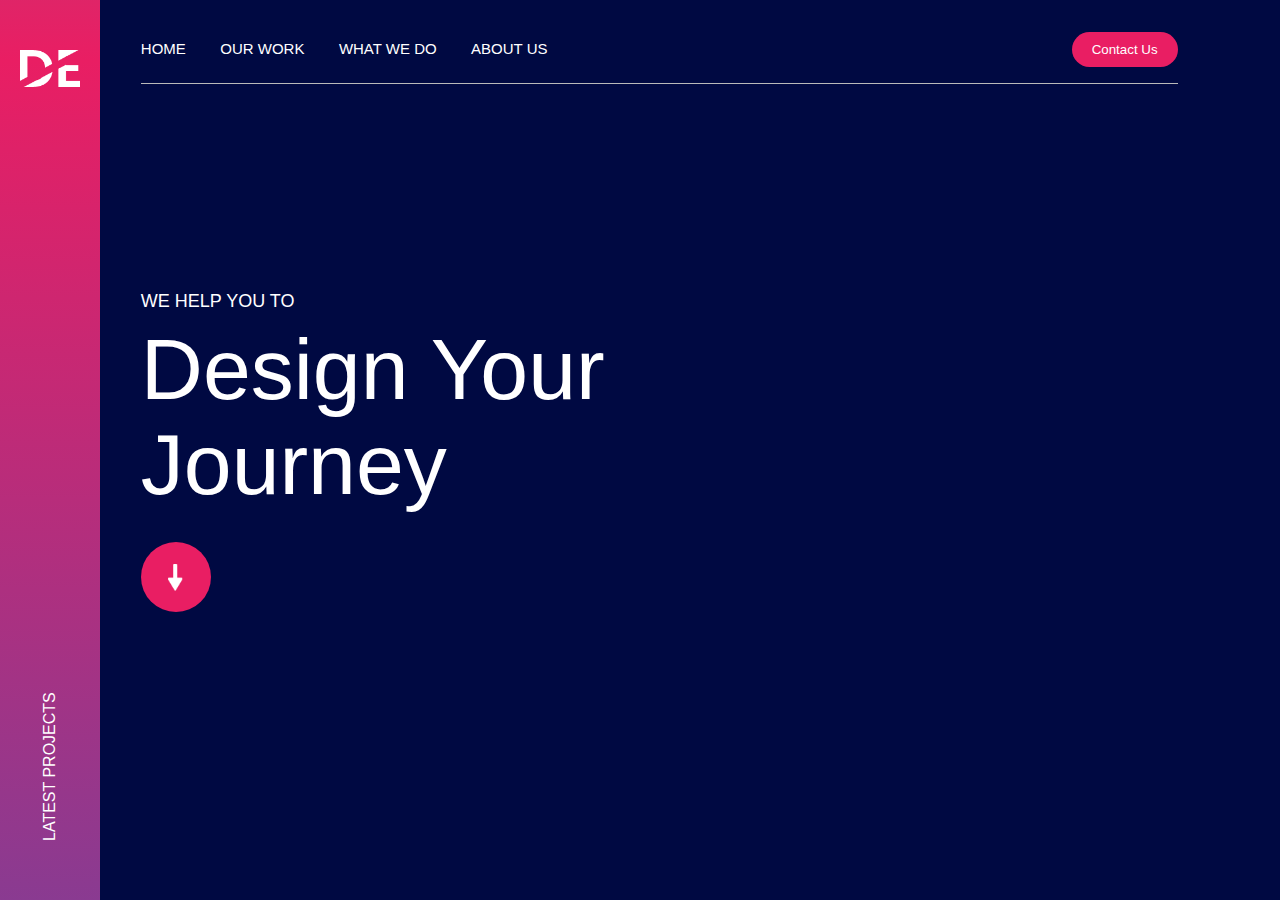
==== index.html @ 96da4662 "Update index.html" ====
<!DOCTYPE html>
<html>
    <head>
        <meta name="viewport" content="width=device-width, initial-scale=1.0">
        <title>Design Your Journey - Elias, Rebin</title>
        <link rel="stylesheet" href="style.css">
    </head>
    <body>
        <div class="header">
            <div class="top-nav">
                <ul>
                    <li><a href="file:///C:/Users/elev/Desktop/Website/index.html">HOME</a></li>
                    <li><a href="https://sites.google.com/elev.ga.ntig.se/our-work/startsida">OUR WORK</a></li>
                    <li><a href="https://sites.google.com/elev.ga.ntig.se/contact-information/startsida">WHAT WE DO</a></li>
                    <li><a href="https://sites.google.com/elev.ga.ntig.se/about-us/startsida">ABOUT US</a></li>
                </ul>
                <button>Contact Us</button>
            </div>

            <div class="side-nav">
                <img src="logo.png" class="logo">
                <a href="#">LATEST PROJECTS</a>
            </div>
            <div class="text-box">
                <p>WE HELP YOU TO</p>
                <h1>Design Your Journey</h1>
                <dic class="icon">
                    <img src="arrow.png">
                </dic>
            </div>
        </div>

    </body>
</html>
---- style.css ----
*{
    margin: 0;
    padding: 0;
    font-family: 'Poppins', sans-serif;
    box-sizing: border-box;
}
.header{
    width: 100%;
    height: 100vh;
    background: #000942;
    padding-left: 11%;
    padding-right: 8%;
    position: relative;

    background-image: url(images/photo.png);
    background-size: 38%;
    background-repeat: no-repeat;
    background-position: 92% 100%;
}
.top-nav{
    display: flex;
    align-items: center;
    justify-content: space-between;
    padding: 30px 0 15px;
    border-bottom: 1px solid #bababa;
}
.top-nav ul li{
    list-style: none;
    display: inline-block;
    margin-right: 30px;
    margin-top: 10px;
    margin-bottom: 10px;
}
.top-nav ul li a{
    text-decoration: none;
    color: #fff;
    font-size: 15px;
}
.top-nav button{
    background: #e91e63;
    color: #fff;
    border: 0;
    outline: 0;
    border-radius: 30px;
    padding: 10px 20px;
    cursor: pointer;
}
.side-nav{
    position: fixed;
    /* background: #e91e63; */
    left: 0;
    top: 0;
    width: 100px;
    height: 100vh;
    display: flex;
    justify-content: space-between;
    align-items: center;
    flex-direction: column;
    padding: 50px 0;
    background: linear-gradient(#00bcd4, #e91e63, #3f51b5, #00bcd4);
    background-size: 100% 500%;
    background-position: 0 40%;
}
.side-nav:hover{
    animation: backcolor 20s linear infinite reverse;
}
@keyframes backcolor {
    0%{
        background-position: 0 0%; 
    }
    100%{
        background-position: 0 400%; 
    }
}
.side-nav .logo{
    width: 60px;
    cursor: pointer;
}
.side-nav a{
    text-decoration: none;
    color: #fff;
    transform: rotate(-90deg) translateX(50%);
    width: max-content;
}
.text-box{
    margin-top: 20%;
    font-size: 18px;
    color: #fff;
}
.text-box h1{
    font-weight: 500;
    font-size: 86px;
    max-width: 550px;
    line-height: 95px;
    margin-top: 10px;
    margin-bottom: 30px;
}
.text-box .icon{
    background: #e91e63;
    width: 70px;
    height: 70px;
    border-radius: 50%;
    display: flex;
    align-items: center;
    justify-content: center;
}
.text-box .icon img{
    width: 15px;
}
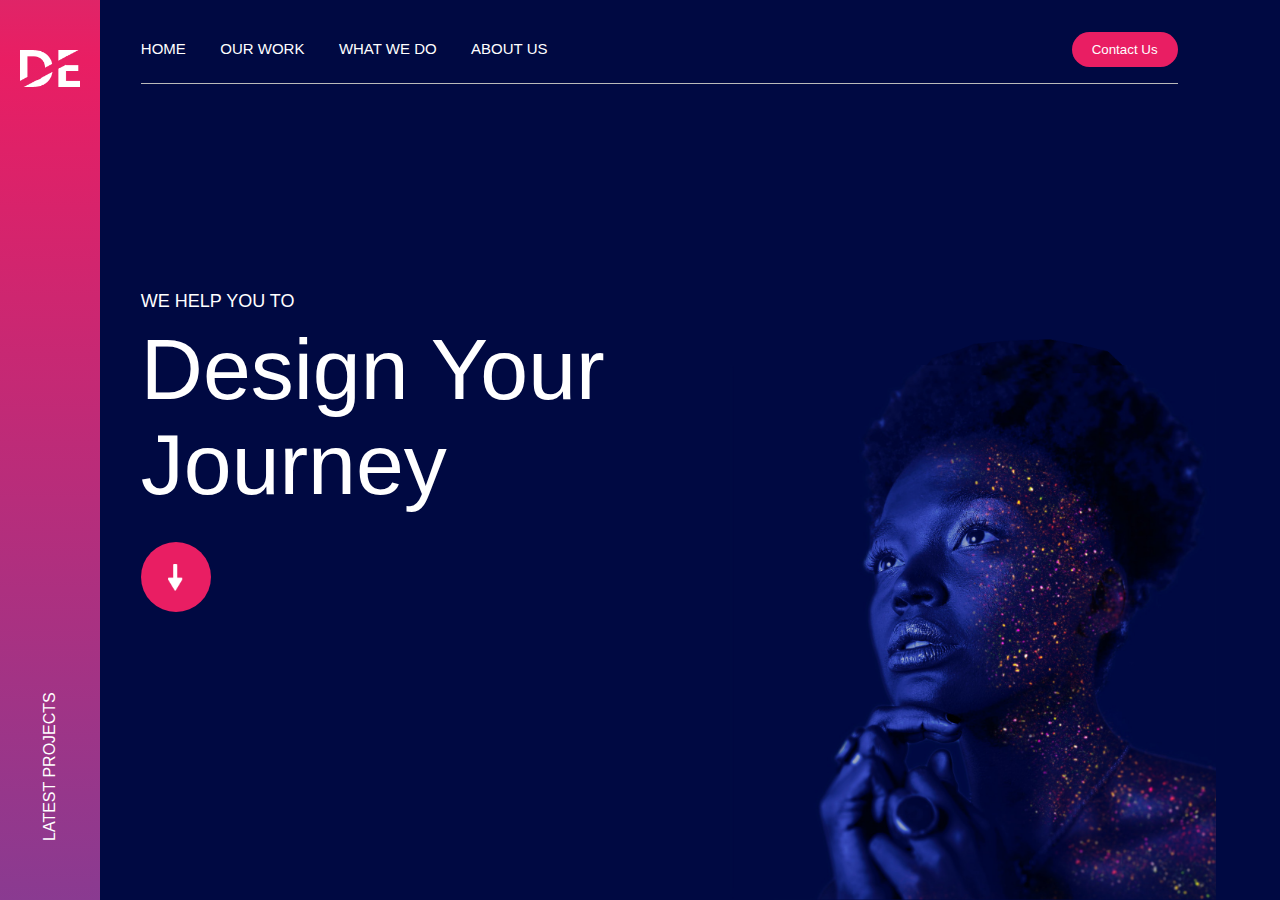
==== commit 590e22c2: "Update index.html" ====
--- a/index.html
+++ b/index.html
@@ -9,7 +9,7 @@
         <div class="header">
             <div class="top-nav">
                 <ul>
-                    <li><a href="file:///C:/Users/elev/Desktop/Website/index.html">HOME</a></li>
+                    <li><a href="https://kurdvx.github.io/skolprojekt.github.io/">HOME</a></li>
                     <li><a href="https://sites.google.com/elev.ga.ntig.se/our-work/startsida">OUR WORK</a></li>
                     <li><a href="https://sites.google.com/elev.ga.ntig.se/contact-information/startsida">WHAT WE DO</a></li>
                     <li><a href="https://sites.google.com/elev.ga.ntig.se/about-us/startsida">ABOUT US</a></li>
@@ -19,7 +19,7 @@
 
             <div class="side-nav">
                 <img src="logo.png" class="logo">
-                <a href="#">LATEST PROJECTS</a>
+                <a href="https://docs.google.com/document/d/1rPZGoe0f7KrzMtDPysNFOQrmMZkNL6qlfJhomTlsXm4/edit">LATEST PROJECTS</a>
             </div>
             <div class="text-box">
                 <p>WE HELP YOU TO</p>
--- a/style.css
+++ b/style.css
@@ -12,7 +12,7 @@
     padding-right: 8%;
     position: relative;
 
-    background-image: url(images/photo.png);
+    background-image: url(photo.png);
     background-size: 38%;
     background-repeat: no-repeat;
     background-position: 92% 100%;
@@ -106,4 +106,4 @@
 }
 .text-box .icon img{
     width: 15px;
-}+}
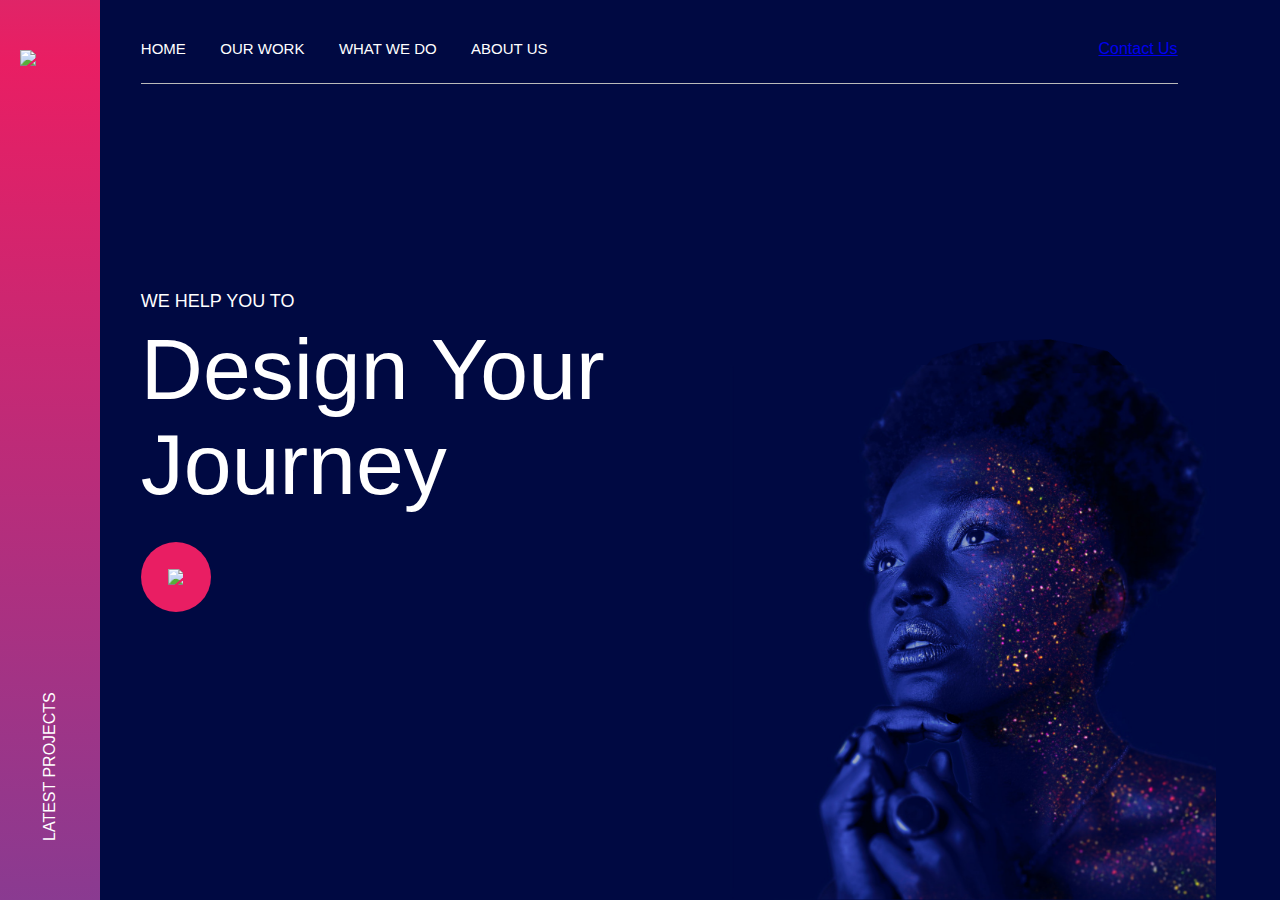
==== commit 30f446e2: "Update index.html" ====
--- a/index.html
+++ b/index.html
@@ -14,18 +14,29 @@
                     <li><a href="https://sites.google.com/elev.ga.ntig.se/contact-information/startsida">WHAT WE DO</a></li>
                     <li><a href="https://sites.google.com/elev.ga.ntig.se/about-us/startsida">ABOUT US</a></li>
                 </ul>
-                <button>Contact Us</button>
+<html lang="en" dir="itr">
+    <head>
+        <meta charset="utf-8">
+        <title>Glow Shadow Hover Button</title>
+        <link rel="stylesheet" href="style.css">
+        </head>
+        <body>
+
+            <a href="https://www.youtube.com/watch?v=Pcf4F5xa1xs" class="btn">Contact Us</a>
+
+        </body>
+</html>
             </div>
 
             <div class="side-nav">
-                <img src="logo.png" class="logo">
+                <img src="images/logo.png" class="logo">
                 <a href="https://docs.google.com/document/d/1rPZGoe0f7KrzMtDPysNFOQrmMZkNL6qlfJhomTlsXm4/edit">LATEST PROJECTS</a>
             </div>
             <div class="text-box">
                 <p>WE HELP YOU TO</p>
                 <h1>Design Your Journey</h1>
                 <dic class="icon">
-                    <img src="arrow.png">
+                    <img src="images/arrow.png">
                 </dic>
             </div>
         </div>
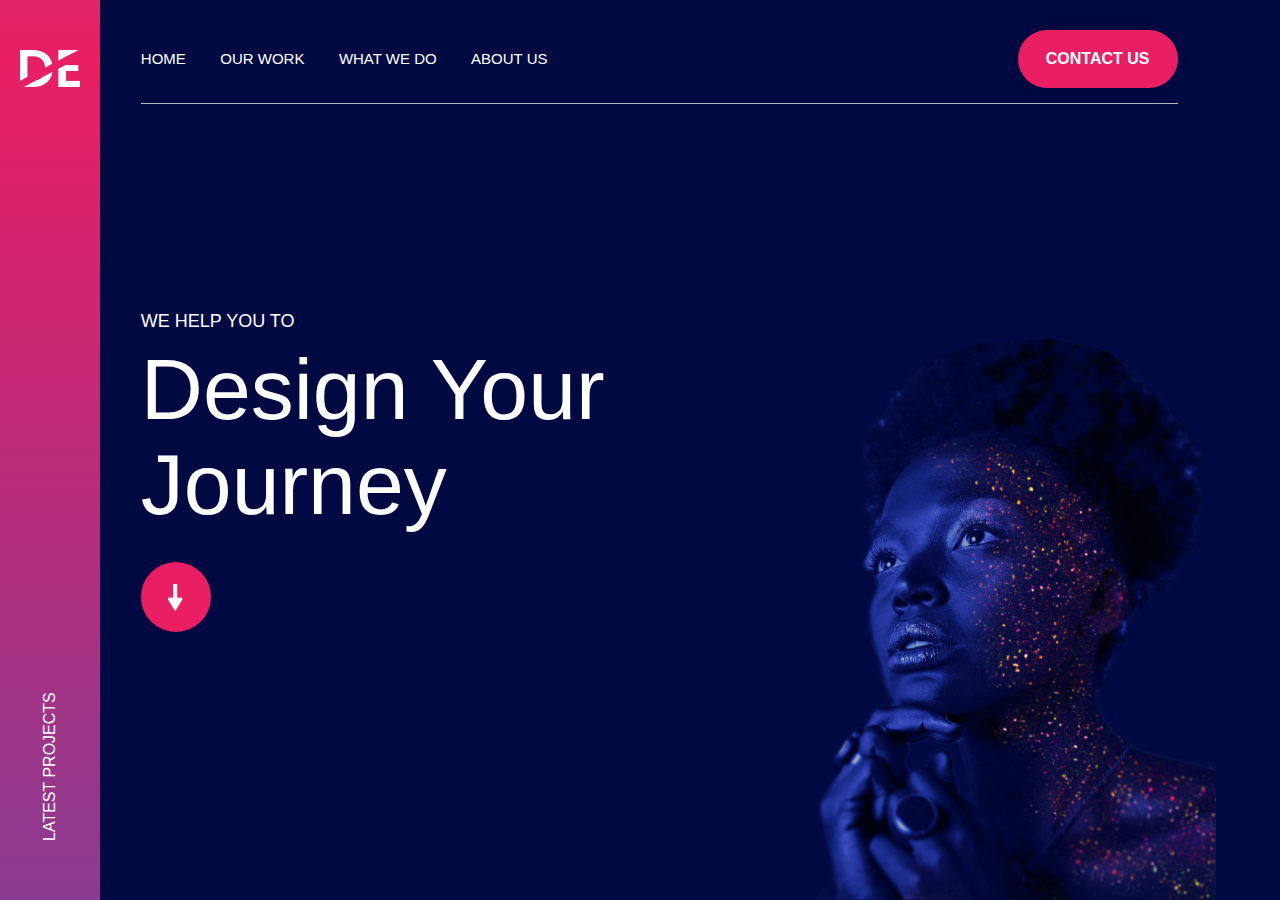
==== commit cd6098a4: "Update index.html" ====
--- a/index.html
+++ b/index.html
@@ -29,14 +29,14 @@
             </div>
 
             <div class="side-nav">
-                <img src="images/logo.png" class="logo">
+                <img src="logo.png" class="logo">
                 <a href="https://docs.google.com/document/d/1rPZGoe0f7KrzMtDPysNFOQrmMZkNL6qlfJhomTlsXm4/edit">LATEST PROJECTS</a>
             </div>
             <div class="text-box">
                 <p>WE HELP YOU TO</p>
                 <h1>Design Your Journey</h1>
                 <dic class="icon">
-                    <img src="images/arrow.png">
+                    <img src="arrow.png">
                 </dic>
             </div>
         </div>
--- a/style.css
+++ b/style.css
@@ -35,15 +35,6 @@
     text-decoration: none;
     color: #fff;
     font-size: 15px;
-}
-.top-nav button{
-    background: #e91e63;
-    color: #fff;
-    border: 0;
-    outline: 0;
-    border-radius: 30px;
-    padding: 10px 20px;
-    cursor: pointer;
 }
 .side-nav{
     position: fixed;
@@ -107,3 +98,46 @@
 .text-box .icon img{
     width: 15px;
 }
+.top-nav button
+body{
+    margin: 0;
+    padding: 0;
+    height: 100vh;
+    justify-content: center;
+    align-items: center;
+    display: flex;
+}
+.top-nav button
+body{
+    margin: 0;
+    padding: 0;
+    height: 100vh;
+    justify-content: center;
+    align-items: center;
+    display: flex;
+}
+/*button css*/
+.btn{
+    font-family: "Roboto", sans-serif;
+    font size: 15px;
+    font-weight: bold;
+    background: #e91e63;
+    width: 160px;
+    padding: 20px;
+    text-align: center;
+    text-decoration: none;
+    text-transform: uppercase;
+    color: #ffff;
+    border-radius: 30px;
+    cursor: pointer;
+    box-shadow: 0 0 10px rgba(0, 0, 0, 0.1);
+    -webkit-transition-duration: 0.3s;
+    transition-duration: 0.3;
+    -webkit-transition-property: box-shadow, transform;
+    transition-property: box-shadow, transform;
+}
+.btn:hover, .btn:focus, .btn:active{
+    box-shadow: 0 0 20px rgba(0, 0, 0, 0.5);
+    -webkit-transform: scale(1.1);
+    transform: scale(1.1);
+}
--- a/style.css
+++ b/style.css
@@ -35,15 +35,6 @@
     text-decoration: none;
     color: #fff;
     font-size: 15px;
-}
-.top-nav button{
-    background: #e91e63;
-    color: #fff;
-    border: 0;
-    outline: 0;
-    border-radius: 30px;
-    padding: 10px 20px;
-    cursor: pointer;
 }
 .side-nav{
     position: fixed;
@@ -107,3 +98,46 @@
 .text-box .icon img{
     width: 15px;
 }
+.top-nav button
+body{
+    margin: 0;
+    padding: 0;
+    height: 100vh;
+    justify-content: center;
+    align-items: center;
+    display: flex;
+}
+.top-nav button
+body{
+    margin: 0;
+    padding: 0;
+    height: 100vh;
+    justify-content: center;
+    align-items: center;
+    display: flex;
+}
+/*button css*/
+.btn{
+    font-family: "Roboto", sans-serif;
+    font size: 15px;
+    font-weight: bold;
+    background: #e91e63;
+    width: 160px;
+    padding: 20px;
+    text-align: center;
+    text-decoration: none;
+    text-transform: uppercase;
+    color: #ffff;
+    border-radius: 30px;
+    cursor: pointer;
+    box-shadow: 0 0 10px rgba(0, 0, 0, 0.1);
+    -webkit-transition-duration: 0.3s;
+    transition-duration: 0.3;
+    -webkit-transition-property: box-shadow, transform;
+    transition-property: box-shadow, transform;
+}
+.btn:hover, .btn:focus, .btn:active{
+    box-shadow: 0 0 20px rgba(0, 0, 0, 0.5);
+    -webkit-transform: scale(1.1);
+    transform: scale(1.1);
+}
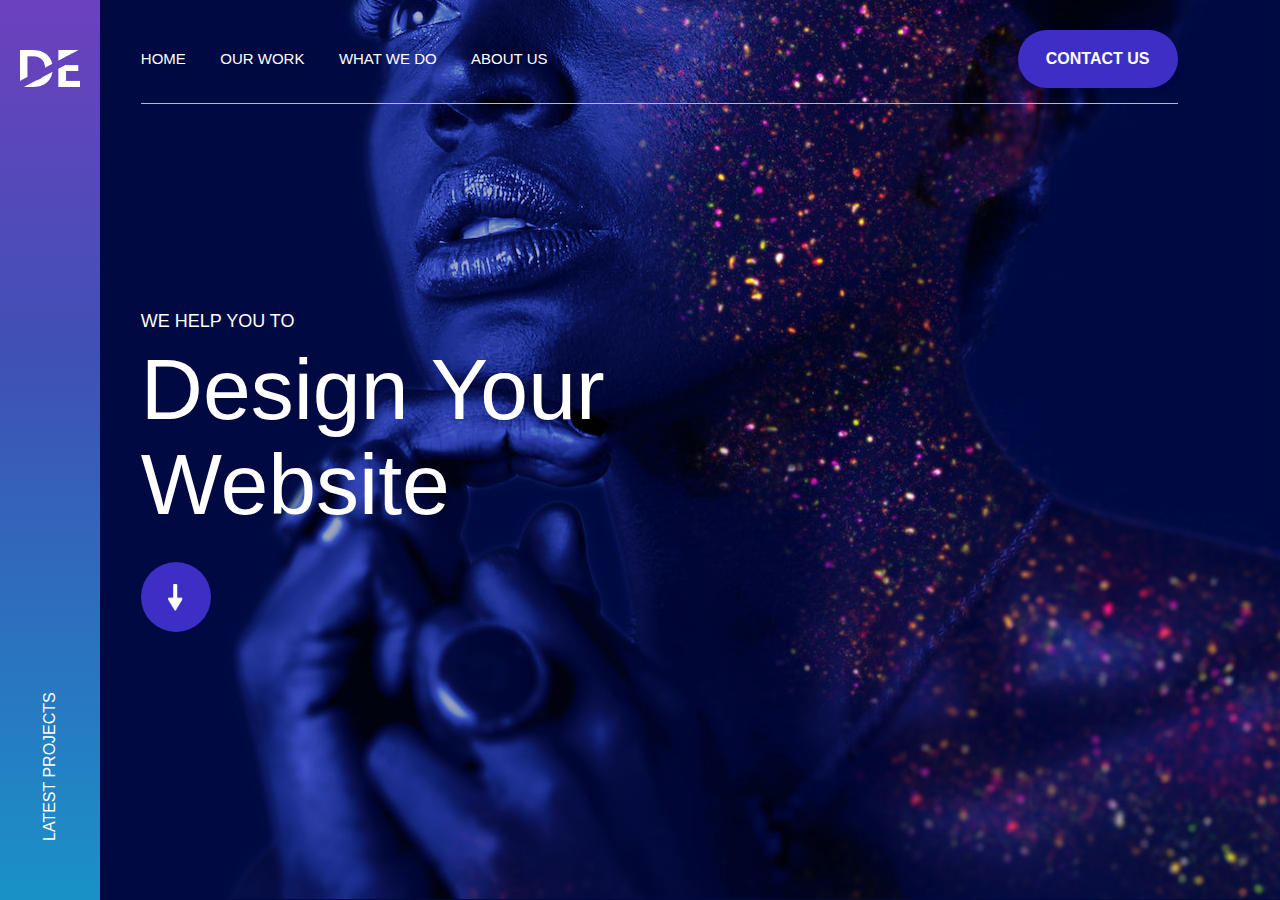
==== commit e2094ca4: "Update index.html" ====
--- a/index.html
+++ b/index.html
@@ -2,7 +2,7 @@
 <html>
     <head>
         <meta name="viewport" content="width=device-width, initial-scale=1.0">
-        <title>Design Your Journey - Elias, Rebin</title>
+        <title>Design Your Website - Elias, Rebin</title>
         <link rel="stylesheet" href="style.css">
     </head>
     <body>
@@ -34,7 +34,7 @@
             </div>
             <div class="text-box">
                 <p>WE HELP YOU TO</p>
-                <h1>Design Your Journey</h1>
+                <h1>Design Your Website</h1>
                 <dic class="icon">
                     <img src="arrow.png">
                 </dic>
--- a/style.css
+++ b/style.css
@@ -13,7 +13,7 @@
     position: relative;
 
     background-image: url(photo.png);
-    background-size: 38%;
+    background-size: 100%;
     background-repeat: no-repeat;
     background-position: 92% 100%;
 }
@@ -48,7 +48,7 @@
     align-items: center;
     flex-direction: column;
     padding: 50px 0;
-    background: linear-gradient(#00bcd4, #e91e63, #3f51b5, #00bcd4);
+    background: linear-gradient(#dc0093, #b027ce, #3f51b5, #00bcd4, #0055ff, #dc0093);
     background-size: 100% 500%;
     background-position: 0 40%;
 }
@@ -87,7 +87,7 @@
     margin-bottom: 30px;
 }
 .text-box .icon{
-    background: #e91e63;
+    background: #3d2ec6;
     width: 70px;
     height: 70px;
     border-radius: 50%;
@@ -119,9 +119,9 @@
 /*button css*/
 .btn{
     font-family: "Roboto", sans-serif;
-    font size: 15px;
+    font size: 16px;
     font-weight: bold;
-    background: #e91e63;
+    background: #3d2ec6;
     width: 160px;
     padding: 20px;
     text-align: center;
--- a/style.css
+++ b/style.css
@@ -13,7 +13,7 @@
     position: relative;
 
     background-image: url(photo.png);
-    background-size: 38%;
+    background-size: 100%;
     background-repeat: no-repeat;
     background-position: 92% 100%;
 }
@@ -48,7 +48,7 @@
     align-items: center;
     flex-direction: column;
     padding: 50px 0;
-    background: linear-gradient(#00bcd4, #e91e63, #3f51b5, #00bcd4);
+    background: linear-gradient(#dc0093, #b027ce, #3f51b5, #00bcd4, #0055ff, #dc0093);
     background-size: 100% 500%;
     background-position: 0 40%;
 }
@@ -87,7 +87,7 @@
     margin-bottom: 30px;
 }
 .text-box .icon{
-    background: #e91e63;
+    background: #3d2ec6;
     width: 70px;
     height: 70px;
     border-radius: 50%;
@@ -119,9 +119,9 @@
 /*button css*/
 .btn{
     font-family: "Roboto", sans-serif;
-    font size: 15px;
+    font size: 16px;
     font-weight: bold;
-    background: #e91e63;
+    background: #3d2ec6;
     width: 160px;
     padding: 20px;
     text-align: center;
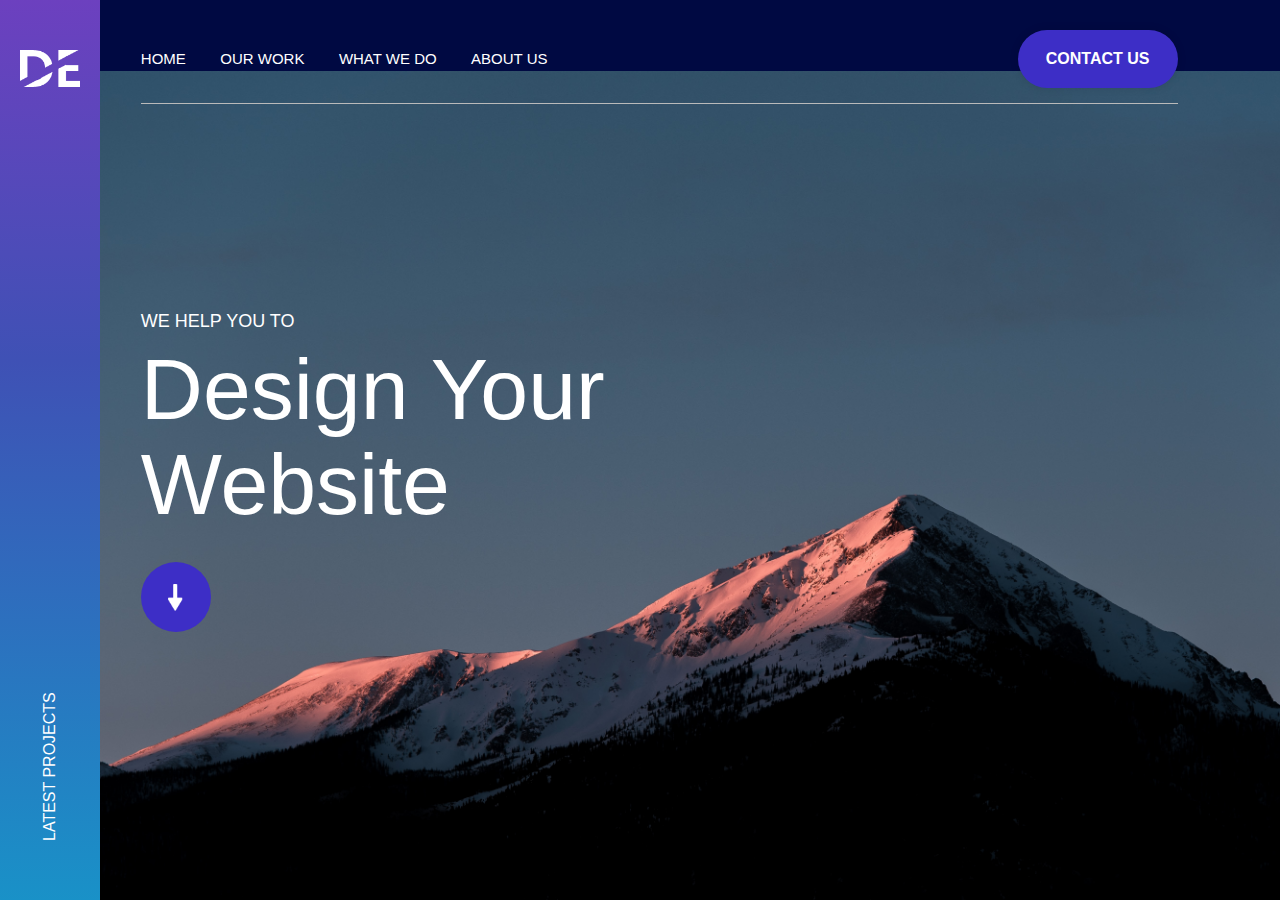
==== commit d3f33872: "Update index.html" ====
--- a/index.html
+++ b/index.html
@@ -22,7 +22,7 @@
         </head>
         <body>
 
-            <a href="https://www.youtube.com/watch?v=Pcf4F5xa1xs" class="btn">Contact Us</a>
+            <a href="https://sites.google.com/elev.ga.ntig.se/our-contact-information/startsida" class="btn">Contact Us</a>
 
         </body>
 </html>
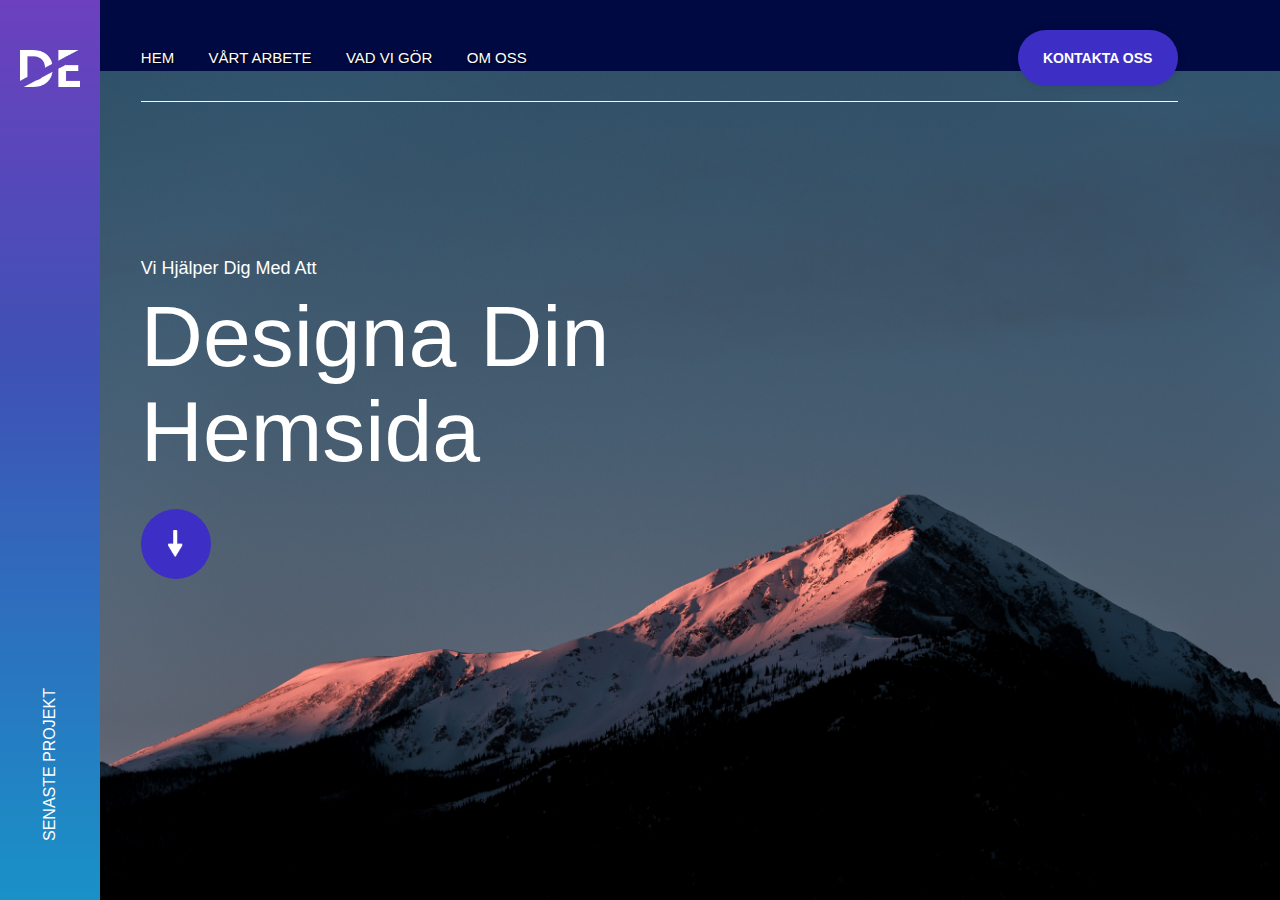
==== commit 68680612: "Add files via upload" ====
--- a/index.html
+++ b/index.html
@@ -1,45 +1,45 @@
-<!DOCTYPE html>
-<html>
-    <head>
-        <meta name="viewport" content="width=device-width, initial-scale=1.0">
-        <title>Design Your Website - Elias, Rebin</title>
-        <link rel="stylesheet" href="style.css">
-    </head>
-    <body>
-        <div class="header">
-            <div class="top-nav">
-                <ul>
-                    <li><a href="https://kurdvx.github.io/skolprojekt.github.io/">HOME</a></li>
-                    <li><a href="https://sites.google.com/elev.ga.ntig.se/our-work/startsida">OUR WORK</a></li>
-                    <li><a href="https://sites.google.com/elev.ga.ntig.se/contact-information/startsida">WHAT WE DO</a></li>
-                    <li><a href="https://sites.google.com/elev.ga.ntig.se/about-us/startsida">ABOUT US</a></li>
-                </ul>
-<html lang="en" dir="itr">
-    <head>
-        <meta charset="utf-8">
-        <title>Glow Shadow Hover Button</title>
-        <link rel="stylesheet" href="style.css">
-        </head>
-        <body>
-
-            <a href="https://sites.google.com/elev.ga.ntig.se/our-contact-information/startsida" class="btn">Contact Us</a>
-
-        </body>
-</html>
-            </div>
-
-            <div class="side-nav">
-                <img src="logo.png" class="logo">
-                <a href="https://docs.google.com/document/d/1rPZGoe0f7KrzMtDPysNFOQrmMZkNL6qlfJhomTlsXm4/edit">LATEST PROJECTS</a>
-            </div>
-            <div class="text-box">
-                <p>WE HELP YOU TO</p>
-                <h1>Design Your Website</h1>
-                <dic class="icon">
-                    <img src="arrow.png">
-                </dic>
-            </div>
-        </div>
-
-    </body>
-</html>
+<!DOCTYPE html>
+<html>
+    <head>
+        <meta name="viewport" content="width=device-width, initial-scale=1.0">
+        <title>Designa Din Egna Hemsida! - Elias, Rebin</title>
+        <link rel="stylesheet" href="style.css">
+    </head>
+    <body>
+        <div class="header">
+            <div class="top-nav">
+                <ul>
+                    <li><a href="index.html">HEM</a></li>
+                    <li><a href="OUR_WORK.html">VÅRT ARBETE</a></li>
+                    <li><a href="WHAT_WE_DO.html">VAD VI GÖR</a></li>
+                    <li><a href="ABOUT_US.html">OM OSS</a></li>
+                </ul>
+<html lang="en" dir="itr">
+    <head>
+        <meta charset="utf-8">
+        <title>Glow Shadow Hover Button</title>
+        <link rel="stylesheet" href="style.css">
+        </head>
+        <body>
+
+            <a href="https://kurdvx.github.io/Contact_website/" class="btn">Kontakta Oss</a>
+
+        </body>
+</html>
+            </div>
+
+            <div class="side-nav">
+                <img src="logo.png" class="logo">
+                <a href="https://docs.google.com/document/d/1rPZGoe0f7KrzMtDPysNFOQrmMZkNL6qlfJhomTlsXm4/edit">SENASTE PROJEKT</a>
+            </div>
+            <div class="text-box">
+                <p>Vi Hjälper Dig Med Att</p>
+                <h1>Designa Din Hemsida</h1>
+                <dic class="icon">
+                    <img src="arrow.png"img>
+                </dic>
+            </div>
+        </div>
+
+    </body>
+</html>--- a/style.css
+++ b/style.css
@@ -1,143 +1,178 @@
-*{
-    margin: 0;
-    padding: 0;
-    font-family: 'Poppins', sans-serif;
-    box-sizing: border-box;
-}
-.header{
-    width: 100%;
-    height: 100vh;
-    background: #000942;
-    padding-left: 11%;
-    padding-right: 8%;
-    position: relative;
-
-    background-image: url(photo.png);
-    background-size: 100%;
-    background-repeat: no-repeat;
-    background-position: 92% 100%;
-}
-.top-nav{
-    display: flex;
-    align-items: center;
-    justify-content: space-between;
-    padding: 30px 0 15px;
-    border-bottom: 1px solid #bababa;
-}
-.top-nav ul li{
-    list-style: none;
-    display: inline-block;
-    margin-right: 30px;
-    margin-top: 10px;
-    margin-bottom: 10px;
-}
-.top-nav ul li a{
-    text-decoration: none;
-    color: #fff;
-    font-size: 15px;
-}
-.side-nav{
-    position: fixed;
-    /* background: #e91e63; */
-    left: 0;
-    top: 0;
-    width: 100px;
-    height: 100vh;
-    display: flex;
-    justify-content: space-between;
-    align-items: center;
-    flex-direction: column;
-    padding: 50px 0;
-    background: linear-gradient(#dc0093, #b027ce, #3f51b5, #00bcd4, #0055ff, #dc0093);
-    background-size: 100% 500%;
-    background-position: 0 40%;
-}
-.side-nav:hover{
-    animation: backcolor 20s linear infinite reverse;
-}
-@keyframes backcolor {
-    0%{
-        background-position: 0 0%; 
-    }
-    100%{
-        background-position: 0 400%; 
-    }
-}
-.side-nav .logo{
-    width: 60px;
-    cursor: pointer;
-}
-.side-nav a{
-    text-decoration: none;
-    color: #fff;
-    transform: rotate(-90deg) translateX(50%);
-    width: max-content;
-}
-.text-box{
-    margin-top: 20%;
-    font-size: 18px;
-    color: #fff;
-}
-.text-box h1{
-    font-weight: 500;
-    font-size: 86px;
-    max-width: 550px;
-    line-height: 95px;
-    margin-top: 10px;
-    margin-bottom: 30px;
-}
-.text-box .icon{
-    background: #3d2ec6;
-    width: 70px;
-    height: 70px;
-    border-radius: 50%;
-    display: flex;
-    align-items: center;
-    justify-content: center;
-}
-.text-box .icon img{
-    width: 15px;
-}
-.top-nav button
-body{
-    margin: 0;
-    padding: 0;
-    height: 100vh;
-    justify-content: center;
-    align-items: center;
-    display: flex;
-}
-.top-nav button
-body{
-    margin: 0;
-    padding: 0;
-    height: 100vh;
-    justify-content: center;
-    align-items: center;
-    display: flex;
-}
-/*button css*/
-.btn{
-    font-family: "Roboto", sans-serif;
-    font size: 16px;
-    font-weight: bold;
-    background: #3d2ec6;
-    width: 160px;
-    padding: 20px;
-    text-align: center;
-    text-decoration: none;
-    text-transform: uppercase;
-    color: #ffff;
-    border-radius: 30px;
-    cursor: pointer;
-    box-shadow: 0 0 10px rgba(0, 0, 0, 0.1);
-    -webkit-transition-duration: 0.3s;
-    transition-duration: 0.3;
-    -webkit-transition-property: box-shadow, transform;
-    transition-property: box-shadow, transform;
-}
-.btn:hover, .btn:focus, .btn:active{
-    box-shadow: 0 0 20px rgba(0, 0, 0, 0.5);
-    -webkit-transform: scale(1.1);
-    transform: scale(1.1);
-}
+*{   /* Main texten */
+    margin: 0;
+    padding: 0;
+    font-family: 'Poppins', sans-serif;
+    box-sizing: border-box;
+    color: #ffffff;
+}
+.header{
+    width: 100%;
+    height: 100vh;
+    background: #000942;
+    padding-left: 11%;
+    padding-right: 8%;
+    position: relative;
+    background-image: url(photo.png);
+    background-size: 100%;
+    background-repeat: no-repeat;
+    background-position: 92% 100%;
+}
+.top-nav{
+    display: flex;
+    align-items: center;
+    justify-content: space-between;
+    padding: 30px 0 15px;
+    border-bottom: 1px solid #f4f4f4;
+}
+.top-nav ul li{
+    list-style: none;
+    display: inline-block;
+    margin-right: 30px;
+    margin-top: 10px;
+    margin-bottom: 10px;
+}
+.top-nav ul li a{
+    text-decoration: none;
+    color: rgb(255, 255, 255);
+    text-shadow: 1px 1px 2px #000000;
+    font-size: 15px;
+}
+.side-nav{
+    position: fixed;
+    /* background: #e91e63; */
+    left: 0;
+    top: 0;
+    width: 100px;
+    height: 100vh;
+    display: flex;
+    justify-content: space-between;
+    align-items: center;
+    flex-direction: column;
+    padding: 50px 0;
+    background: linear-gradient(#dc0093, #b027ce, #3f51b5, #00bcd4, #0055ff, #dc0093);
+    background-size: 100% 500%;
+    background-position: 0 40%;
+}
+.side-nav:hover{
+    animation: backcolor 20s linear infinite reverse;
+}
+@keyframes backcolor {
+    0%{
+        background-position: 0 0%; 
+    }
+    100%{
+        background-position: 0 400%; 
+    }
+}
+.side-nav .logo{
+    width: 60px;
+    cursor: pointer;
+}
+.side-nav a{
+    text-decoration: none;
+    color: #fff;
+    transform: rotate(-90deg) translateX(50%);
+    width: max-content;
+}
+.text-box{
+    margin-top: 15%;
+    font-size: 18px;
+    color: #fff;
+}
+.text-box h1{
+    font-weight: 500;
+    font-size: 86px;
+    max-width: 550px;
+    line-height: 95px;
+    margin-top: 10px;
+    margin-bottom: 30px;
+}
+.text-box .icon{
+    background: #3d2ec6;
+    width: 70px;
+    height: 70px;
+    border-radius: 50%;
+    display: flex;
+    align-items: center;
+    justify-content: center;
+}
+.text-box .icon img{
+    width: 15px;
+}
+.top-nav button
+body{
+    margin: 0;
+    padding: 0;
+    height: 100vh;
+    justify-content: center;
+    align-items: center;
+    display: flex;
+}
+.top-nav button
+body{
+    margin: 0;
+    padding: 0;
+    height: 100vh;
+    justify-content: center;
+    align-items: center;
+    display: flex;
+}
+/*button css*/
+.btn{
+    font-family: "Roboto", sans-serif;
+    font-size: 14px;
+    font-weight: bold;
+    background: #3d2ec6;
+    width: 160px;
+    padding: 20px;
+    text-align: center;
+    text-decoration: none;
+    text-transform: uppercase;
+    color: #ffff;
+    border-radius: 30px;
+    cursor: pointer;
+    box-shadow: 0 0 10px rgba(0, 0, 0, 0.1);
+    -webkit-transition-duration: 0.3s;
+    transition-duration: 0.3;
+    -webkit-transition-property: box-shadow, transform;
+    transition-property: box-shadow, transform;
+}
+.btn:hover, .btn:focus, .btn:active{
+    box-shadow: 0 0 20px rgba(0, 0, 0, 0.5);
+    -webkit-transform: scale(1.1);
+    transform: scale(1.1);
+}
+.top-nav ul li a{
+    font-size: 15px;
+    transition: 200ms;
+}
+
+.top-nav ul li a:hover{
+     color: rgb(169, 167, 167);
+     transition: 200ms;
+}
+.mt{   /* Texten för our work */
+    margin: 0;
+    padding: 0;
+    font-family: 'Poppins', sans-serif;
+    box-sizing: border-box;
+    color: #ffffff;
+}
+.text-box .para{
+    text-align: center;
+    text-shadow: 1px 1px 1px #000000;
+}
+.text-box .para:hover{
+    text-align: center;
+    text-shadow: 2px 1px 2px #000000;
+    transition: 200ms;
+}
+.text-box .sm{
+    text-align: center;
+    text-shadow: 1px 1px 1px #000000;
+}
+.text-box .sm:hover{
+    text-align: center;
+    text-shadow: 2px 1px 2px #000000;
+    transition: 200ms;
+}--- a/style.css
+++ b/style.css
@@ -1,143 +1,178 @@
-*{
-    margin: 0;
-    padding: 0;
-    font-family: 'Poppins', sans-serif;
-    box-sizing: border-box;
-}
-.header{
-    width: 100%;
-    height: 100vh;
-    background: #000942;
-    padding-left: 11%;
-    padding-right: 8%;
-    position: relative;
-
-    background-image: url(photo.png);
-    background-size: 100%;
-    background-repeat: no-repeat;
-    background-position: 92% 100%;
-}
-.top-nav{
-    display: flex;
-    align-items: center;
-    justify-content: space-between;
-    padding: 30px 0 15px;
-    border-bottom: 1px solid #bababa;
-}
-.top-nav ul li{
-    list-style: none;
-    display: inline-block;
-    margin-right: 30px;
-    margin-top: 10px;
-    margin-bottom: 10px;
-}
-.top-nav ul li a{
-    text-decoration: none;
-    color: #fff;
-    font-size: 15px;
-}
-.side-nav{
-    position: fixed;
-    /* background: #e91e63; */
-    left: 0;
-    top: 0;
-    width: 100px;
-    height: 100vh;
-    display: flex;
-    justify-content: space-between;
-    align-items: center;
-    flex-direction: column;
-    padding: 50px 0;
-    background: linear-gradient(#dc0093, #b027ce, #3f51b5, #00bcd4, #0055ff, #dc0093);
-    background-size: 100% 500%;
-    background-position: 0 40%;
-}
-.side-nav:hover{
-    animation: backcolor 20s linear infinite reverse;
-}
-@keyframes backcolor {
-    0%{
-        background-position: 0 0%; 
-    }
-    100%{
-        background-position: 0 400%; 
-    }
-}
-.side-nav .logo{
-    width: 60px;
-    cursor: pointer;
-}
-.side-nav a{
-    text-decoration: none;
-    color: #fff;
-    transform: rotate(-90deg) translateX(50%);
-    width: max-content;
-}
-.text-box{
-    margin-top: 20%;
-    font-size: 18px;
-    color: #fff;
-}
-.text-box h1{
-    font-weight: 500;
-    font-size: 86px;
-    max-width: 550px;
-    line-height: 95px;
-    margin-top: 10px;
-    margin-bottom: 30px;
-}
-.text-box .icon{
-    background: #3d2ec6;
-    width: 70px;
-    height: 70px;
-    border-radius: 50%;
-    display: flex;
-    align-items: center;
-    justify-content: center;
-}
-.text-box .icon img{
-    width: 15px;
-}
-.top-nav button
-body{
-    margin: 0;
-    padding: 0;
-    height: 100vh;
-    justify-content: center;
-    align-items: center;
-    display: flex;
-}
-.top-nav button
-body{
-    margin: 0;
-    padding: 0;
-    height: 100vh;
-    justify-content: center;
-    align-items: center;
-    display: flex;
-}
-/*button css*/
-.btn{
-    font-family: "Roboto", sans-serif;
-    font size: 16px;
-    font-weight: bold;
-    background: #3d2ec6;
-    width: 160px;
-    padding: 20px;
-    text-align: center;
-    text-decoration: none;
-    text-transform: uppercase;
-    color: #ffff;
-    border-radius: 30px;
-    cursor: pointer;
-    box-shadow: 0 0 10px rgba(0, 0, 0, 0.1);
-    -webkit-transition-duration: 0.3s;
-    transition-duration: 0.3;
-    -webkit-transition-property: box-shadow, transform;
-    transition-property: box-shadow, transform;
-}
-.btn:hover, .btn:focus, .btn:active{
-    box-shadow: 0 0 20px rgba(0, 0, 0, 0.5);
-    -webkit-transform: scale(1.1);
-    transform: scale(1.1);
-}
+*{   /* Main texten */
+    margin: 0;
+    padding: 0;
+    font-family: 'Poppins', sans-serif;
+    box-sizing: border-box;
+    color: #ffffff;
+}
+.header{
+    width: 100%;
+    height: 100vh;
+    background: #000942;
+    padding-left: 11%;
+    padding-right: 8%;
+    position: relative;
+    background-image: url(photo.png);
+    background-size: 100%;
+    background-repeat: no-repeat;
+    background-position: 92% 100%;
+}
+.top-nav{
+    display: flex;
+    align-items: center;
+    justify-content: space-between;
+    padding: 30px 0 15px;
+    border-bottom: 1px solid #f4f4f4;
+}
+.top-nav ul li{
+    list-style: none;
+    display: inline-block;
+    margin-right: 30px;
+    margin-top: 10px;
+    margin-bottom: 10px;
+}
+.top-nav ul li a{
+    text-decoration: none;
+    color: rgb(255, 255, 255);
+    text-shadow: 1px 1px 2px #000000;
+    font-size: 15px;
+}
+.side-nav{
+    position: fixed;
+    /* background: #e91e63; */
+    left: 0;
+    top: 0;
+    width: 100px;
+    height: 100vh;
+    display: flex;
+    justify-content: space-between;
+    align-items: center;
+    flex-direction: column;
+    padding: 50px 0;
+    background: linear-gradient(#dc0093, #b027ce, #3f51b5, #00bcd4, #0055ff, #dc0093);
+    background-size: 100% 500%;
+    background-position: 0 40%;
+}
+.side-nav:hover{
+    animation: backcolor 20s linear infinite reverse;
+}
+@keyframes backcolor {
+    0%{
+        background-position: 0 0%; 
+    }
+    100%{
+        background-position: 0 400%; 
+    }
+}
+.side-nav .logo{
+    width: 60px;
+    cursor: pointer;
+}
+.side-nav a{
+    text-decoration: none;
+    color: #fff;
+    transform: rotate(-90deg) translateX(50%);
+    width: max-content;
+}
+.text-box{
+    margin-top: 15%;
+    font-size: 18px;
+    color: #fff;
+}
+.text-box h1{
+    font-weight: 500;
+    font-size: 86px;
+    max-width: 550px;
+    line-height: 95px;
+    margin-top: 10px;
+    margin-bottom: 30px;
+}
+.text-box .icon{
+    background: #3d2ec6;
+    width: 70px;
+    height: 70px;
+    border-radius: 50%;
+    display: flex;
+    align-items: center;
+    justify-content: center;
+}
+.text-box .icon img{
+    width: 15px;
+}
+.top-nav button
+body{
+    margin: 0;
+    padding: 0;
+    height: 100vh;
+    justify-content: center;
+    align-items: center;
+    display: flex;
+}
+.top-nav button
+body{
+    margin: 0;
+    padding: 0;
+    height: 100vh;
+    justify-content: center;
+    align-items: center;
+    display: flex;
+}
+/*button css*/
+.btn{
+    font-family: "Roboto", sans-serif;
+    font-size: 14px;
+    font-weight: bold;
+    background: #3d2ec6;
+    width: 160px;
+    padding: 20px;
+    text-align: center;
+    text-decoration: none;
+    text-transform: uppercase;
+    color: #ffff;
+    border-radius: 30px;
+    cursor: pointer;
+    box-shadow: 0 0 10px rgba(0, 0, 0, 0.1);
+    -webkit-transition-duration: 0.3s;
+    transition-duration: 0.3;
+    -webkit-transition-property: box-shadow, transform;
+    transition-property: box-shadow, transform;
+}
+.btn:hover, .btn:focus, .btn:active{
+    box-shadow: 0 0 20px rgba(0, 0, 0, 0.5);
+    -webkit-transform: scale(1.1);
+    transform: scale(1.1);
+}
+.top-nav ul li a{
+    font-size: 15px;
+    transition: 200ms;
+}
+
+.top-nav ul li a:hover{
+     color: rgb(169, 167, 167);
+     transition: 200ms;
+}
+.mt{   /* Texten för our work */
+    margin: 0;
+    padding: 0;
+    font-family: 'Poppins', sans-serif;
+    box-sizing: border-box;
+    color: #ffffff;
+}
+.text-box .para{
+    text-align: center;
+    text-shadow: 1px 1px 1px #000000;
+}
+.text-box .para:hover{
+    text-align: center;
+    text-shadow: 2px 1px 2px #000000;
+    transition: 200ms;
+}
+.text-box .sm{
+    text-align: center;
+    text-shadow: 1px 1px 1px #000000;
+}
+.text-box .sm:hover{
+    text-align: center;
+    text-shadow: 2px 1px 2px #000000;
+    transition: 200ms;
+}